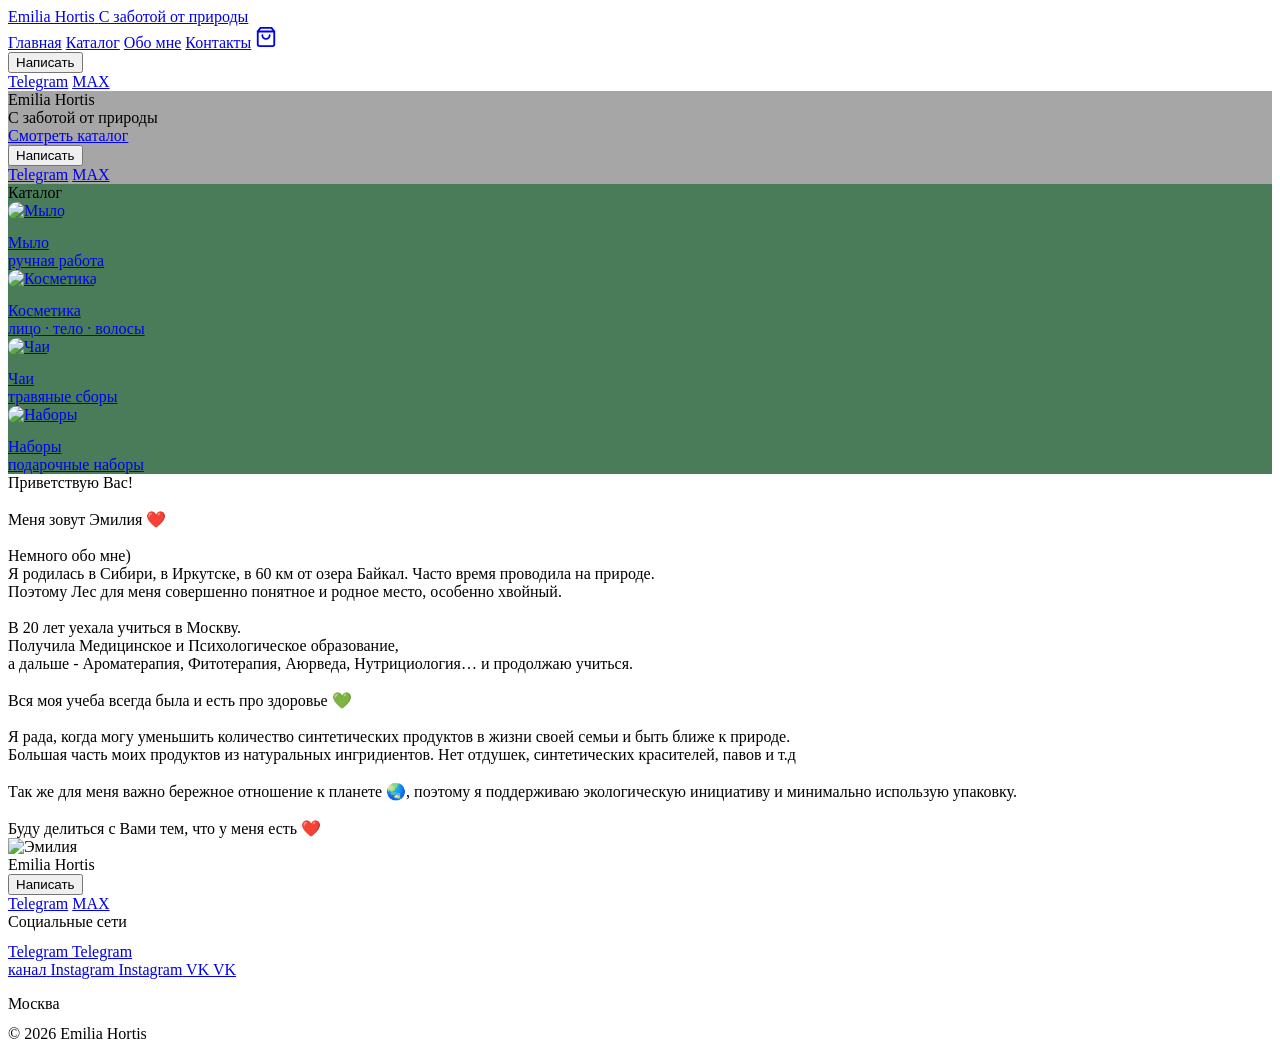
==== index.html @ 22629743 "Переименование бренда: Дами → Emilia Hortis Co-Authored-By: Claude Sonnet 5.5 <noreply@anthropic.com" ====
<!DOCTYPE html>
<html lang="ru">
<head>
  <meta charset="UTF-8">
  <meta name="viewport" content="width=device-width, initial-scale=1.0">
  <meta http-equiv="Cache-Control" content="no-cache, no-store, must-revalidate">
  <meta http-equiv="Pragma" content="no-cache">
  <title>Emilia Hortis — Натуральная косметика</title>
  <link rel="stylesheet" href="style.css?v=54">
</head>
<body>

  <!-- Hero -->
  <section class="hero" id="hero-section">
    <div class="hero-title">Emilia Hortis</div>
    <div class="hero-sub">С заботой от природы</div>
    <div class="hero-btns">
      <a href="#catalog" class="btn-primary">Смотреть каталог</a>
      <div class="contact-menu">
        <button class="btn-outline" onclick="toggleContactMenu(this)">Написать</button>
        <div class="contact-dropdown">
          <a href="https://t.me/EmiliyaT" target="_blank">Telegram</a>
          <a href="https://max.ru/u/f9LHodD0cOJED4Pjd_kQjh36VllBLFJ6e9O1iuunwgQ6yELzlDR-bTbPFfg" target="_blank">MAX</a>
        </div>
      </div>
    </div>
  </section>

  <!-- Categories -->
  <section id="catalog" class="section" style="background: #4a7c59;">
    <div class="section-title">Каталог</div>
    <div class="cat-grid">
      <a href="soap.html" class="cat-card">
        <div id="card-soap-area"><div class="cat-icon">✦</div></div>
        <div class="cat-name">Мыло</div>
        <div class="cat-desc">ручная работа</div>
      </a>
      <a href="cosmetics.html" class="cat-card">
        <img id="card-cosmetics-img" src="images/cosmetics-card.jpg" alt="Косметика" style="width:100%;aspect-ratio:1;object-fit:cover;border-radius:10px;margin-bottom:14px;">
        <div class="cat-name">Косметика</div>
        <div class="cat-desc">лицо · тело · волосы</div>
      </a>
      <a href="teas.html" class="cat-card">
        <img id="card-teas-img" src="images/teas-card.jpg" alt="Чаи" style="width:100%;aspect-ratio:1;object-fit:cover;border-radius:10px;margin-bottom:14px;">
        <div class="cat-name">Чаи</div>
        <div class="cat-desc">травяные сборы</div>
      </a>
      <a href="sets.html" class="cat-card">
        <div id="card-sets-area"><div class="cat-icon">❦</div></div>
        <div class="cat-name">Наборы</div>
        <div class="cat-desc">подарочные наборы</div>
      </a>
    </div>
  </section>

  <!-- About -->
  <section id="about" class="section section-alt about-section">
    <div class="about-inner">
      <div id="about-text" class="about-text"></div>
      <img id="about-img" class="about-img" src="images/about.jpg" alt="Эмилия">
    </div>
  </section>

  <script src="config.js?v=3"></script>
  <script>document.write('<script src="products.js?v=' + Date.now() + '"><\/script>')</script>
  <script src="nav.js?v=7"></script>
  <script src="app.js?v=5"></script>
  <script>
    (function() {
      if (typeof CONFIG === 'undefined') return;
      if (CONFIG.hero && CONFIG.hero.image) {
        var heroEl = document.getElementById('hero-section');
        var isMob = window.innerWidth <= 768;
        var imgSrc = (isMob && CONFIG.hero.imageMobile) ? CONFIG.hero.imageMobile : CONFIG.hero.image;
        heroEl.style.setProperty('background-image', "linear-gradient(rgba(0,0,0,0.35), rgba(0,0,0,0.35)), url('" + imgSrc + "')", 'important');
        heroEl.style.setProperty('background-size', 'cover', 'important');
        heroEl.style.backgroundRepeat = "no-repeat";
        var pos = isMob ? 'center 30%' : 'center 35%';
        heroEl.style.setProperty('background-position', pos, 'important');
      }
      if (CONFIG.about && CONFIG.about.image)
        document.getElementById('about-img').src = CONFIG.about.image;
      if (CONFIG.about && CONFIG.about.text)
        document.getElementById('about-text').innerHTML = CONFIG.about.text.replace(/\n/g, '<br>');
      if (CONFIG.categoryCards) {
        if (CONFIG.categoryCards.soap)
          document.getElementById('card-soap-area').innerHTML =
            '<img src="' + CONFIG.categoryCards.soap + '" alt="Мыло" style="width:100%;aspect-ratio:1;object-fit:cover;border-radius:10px;margin-bottom:14px;">';
        if (CONFIG.categoryCards.cosmetics)
          document.getElementById('card-cosmetics-img').src = CONFIG.categoryCards.cosmetics;
        if (CONFIG.categoryCards.teas)
          document.getElementById('card-teas-img').src = CONFIG.categoryCards.teas;
        if (CONFIG.categoryCards.sets)
          document.getElementById('card-sets-area').innerHTML =
            '<img src="' + CONFIG.categoryCards.sets + '" alt="Наборы" style="width:100%;aspect-ratio:1;object-fit:cover;border-radius:10px;margin-bottom:14px;">';
      }
    })();

    // Scroll to hash with exact header offset
    function scrollToHash(hash) {
      const el = document.querySelector(hash);
      if (!el) return;
      const header = document.querySelector('header');
      const offset = header ? header.getBoundingClientRect().height : 0;
      const top = el.getBoundingClientRect().top + window.scrollY - offset - 20;
      window.scrollTo({ top, behavior: 'smooth' });
    }
    // On load if hash present
    if (location.hash) {
      setTimeout(() => scrollToHash(location.hash), 350);
    }
    // Intercept all anchor clicks on this page
    document.addEventListener('click', function(e) {
      const a = e.target.closest('a[href^="#"]');
      if (!a) return;
      e.preventDefault();
      const hash = a.getAttribute('href');
      history.pushState(null, '', hash);
      scrollToHash(hash);
    });
  </script>
</body>
</html>
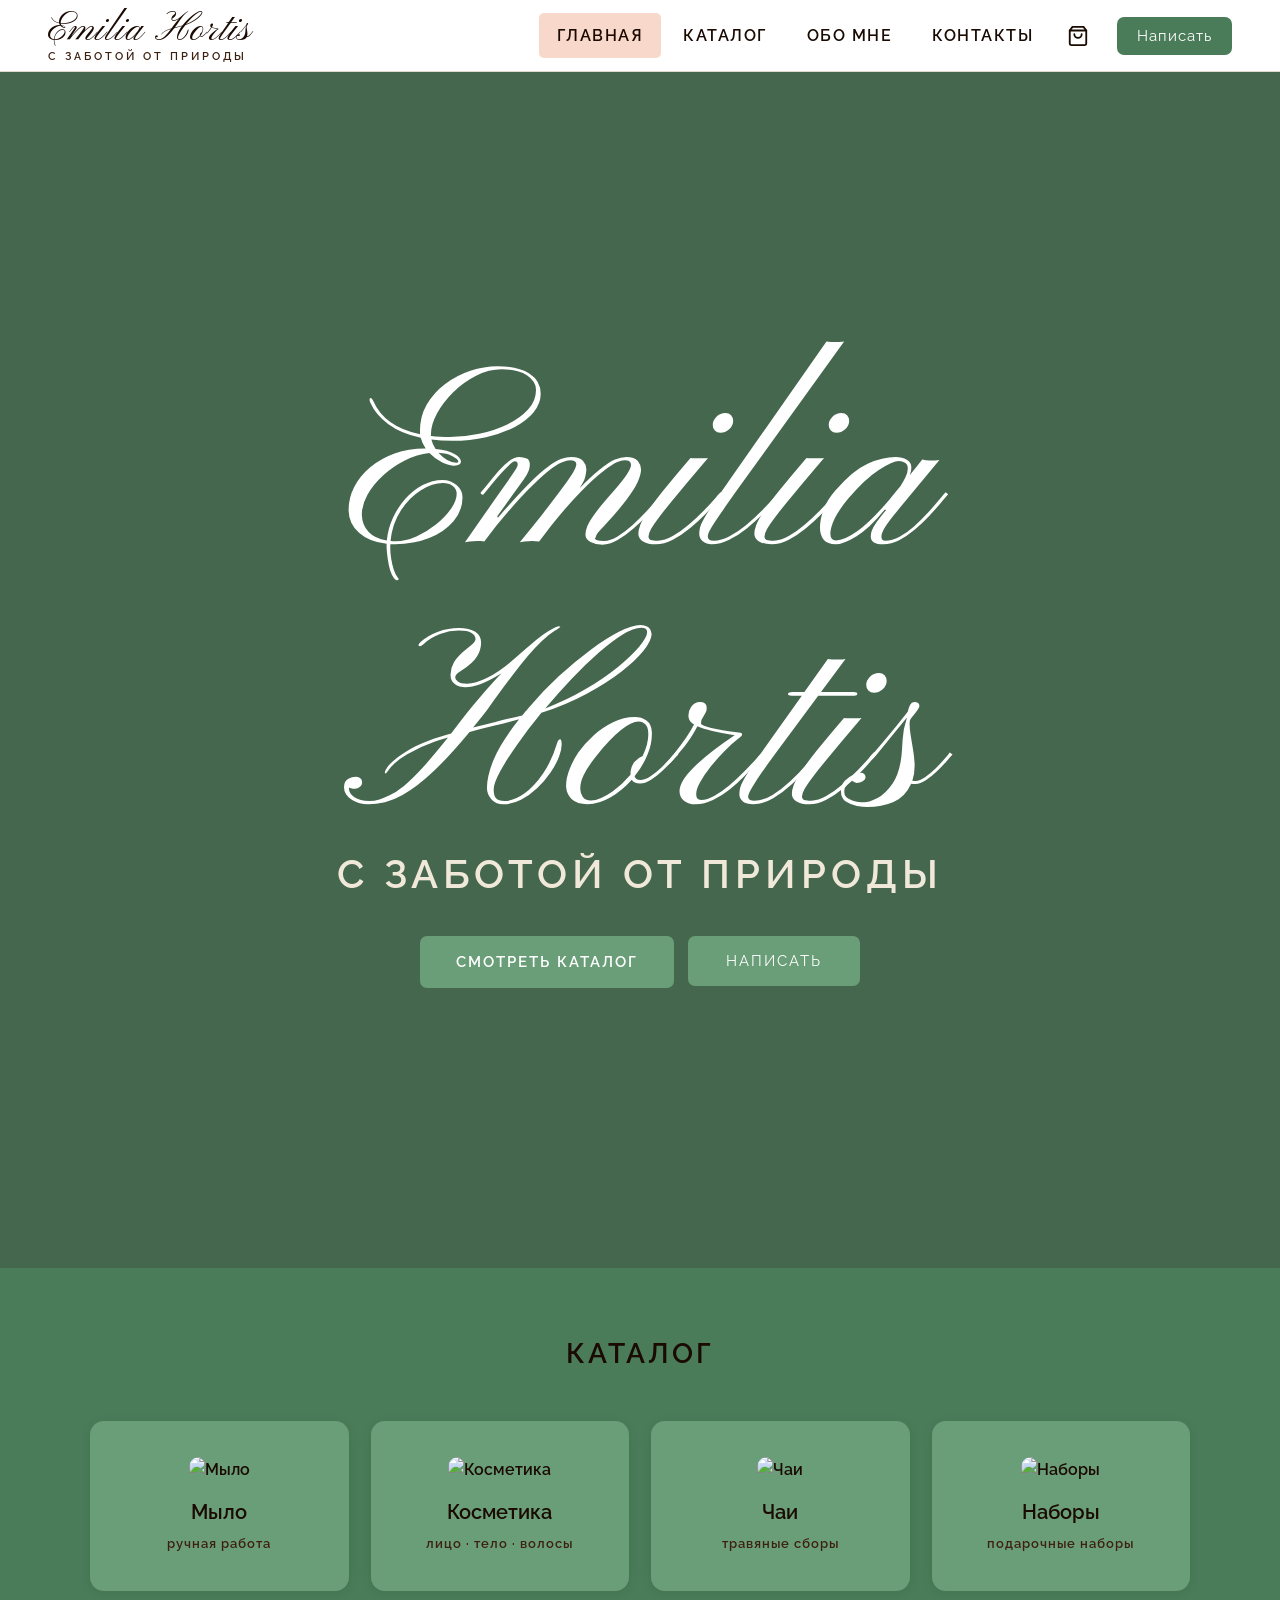
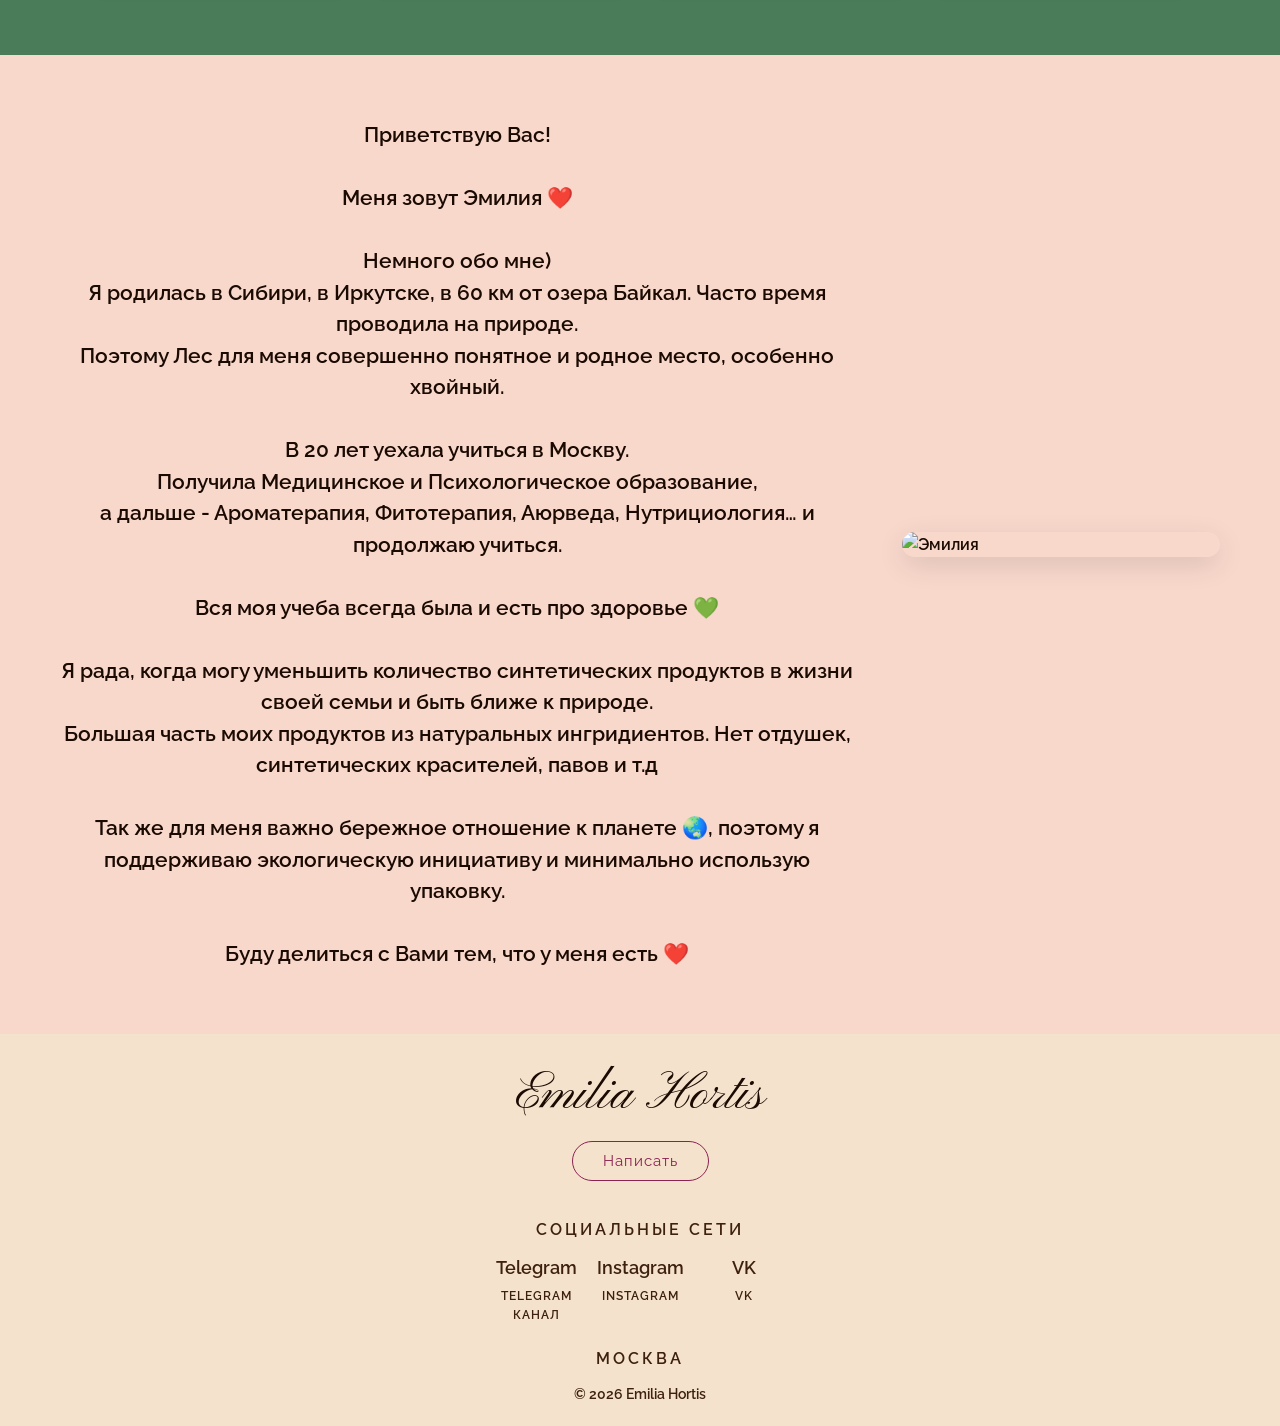
==== commit 1a29daad: "Шрифт Pinyon Script для названия Emilia Hortis (логотип, hero, футер), CSS v55 Co-Authored-By: Claud" ====
--- a/index.html
+++ b/index.html
@@ -6,7 +6,7 @@
   <meta http-equiv="Cache-Control" content="no-cache, no-store, must-revalidate">
   <meta http-equiv="Pragma" content="no-cache">
   <title>Emilia Hortis — Натуральная косметика</title>
-  <link rel="stylesheet" href="style.css?v=54">
+  <link rel="stylesheet" href="style.css?v=55">
 </head>
 <body>
 
--- a/style.css
+++ b/style.css
@@ -0,0 +1,623 @@
+@import url('https://fonts.googleapis.com/css2?family=Marck+Script&family=Pinyon+Script&family=Raleway:wght@400;500;600;700&display=swap');
+
+*, *::before, *::after { margin: 0; padding: 0; box-sizing: border-box; }
+
+html { scroll-padding-top: 72px; }
+
+:root {
+  --cream:   #faf7f2;
+  --cream2:  #f2ece2;
+  --green:   #4a7c59;
+  --green2:  #3a6347;
+  --brown:   #2a1a0e;
+  --text:    #1a0a02;
+  --muted:   #3d2010;
+  --border:  #e0d8cc;
+  --white:   #ffffff;
+  --shadow:  0 2px 12px rgba(0,0,0,0.07);
+  --shadow2: 0 8px 28px rgba(0,0,0,0.11);
+}
+
+body {
+  font-family: 'Raleway', sans-serif;
+  background: #6a9e78;
+  color: var(--text);
+  line-height: 1.6;
+  font-weight: 600;
+}
+
+a { text-decoration: none; color: inherit; }
+
+/* ─── HEADER ─── */
+header {
+  background: var(--white);
+  border-bottom: 1px solid var(--border);
+  padding: 0 48px;
+  position: sticky;
+  top: 0;
+  z-index: 100;
+  display: flex;
+  align-items: center;
+  justify-content: space-between;
+  height: 72px;
+}
+
+.logo { display: flex; flex-direction: column; line-height: 1; }
+.logo-title {
+  font-family: 'Pinyon Script', 'Marck Script', cursive;
+  font-size: 40px;
+  color: var(--text);
+  letter-spacing: 1px;
+  font-weight: 400;
+}
+.logo-sub {
+  font-family: 'Raleway', sans-serif;
+  font-size: 11px;
+  letter-spacing: 3px;
+  color: var(--muted);
+  text-transform: uppercase;
+  margin-top: 1px;
+}
+
+.main-nav { display: flex; align-items: center; gap: 4px; }
+
+.nav-link {
+  display: block;
+  padding: 10px 18px;
+  font-family: 'Raleway', sans-serif;
+  font-size: 16px;
+  letter-spacing: 1.5px;
+  color: var(--text);
+  text-transform: uppercase;
+  border-radius: 5px;
+  transition: background 0.18s, color 0.18s;
+  cursor: pointer;
+  white-space: nowrap;
+}
+.nav-link:hover, .nav-link.active {
+  background: #f9d8cc;
+  color: var(--text);
+}
+
+.nav-cart {
+  position: relative;
+  display: flex;
+  align-items: center;
+  padding: 8px 12px;
+  color: var(--text);
+  border-radius: 5px;
+  transition: background 0.18s;
+}
+.nav-cart:hover { background: #f9d8cc; }
+.nav-cart.active { background: #f9d8cc; }
+.cart-badge {
+  position: absolute;
+  top: 2px;
+  right: 2px;
+  background: var(--green);
+  color: #fff;
+  border-radius: 50%;
+  width: 17px;
+  height: 17px;
+  font-size: 10px;
+  font-weight: 700;
+  align-items: center;
+  justify-content: center;
+}
+
+.nav-contact-btn {
+  background: none;
+  border: none;
+  font-family: inherit;
+  font-size: inherit;
+  font-weight: inherit;
+  letter-spacing: inherit;
+  color: inherit;
+  cursor: pointer;
+}
+
+.btn-tg {
+  margin-left: 12px;
+  padding: 10px 20px;
+  background: #4a7c59;
+  color: var(--white);
+  border: none;
+  cursor: pointer;
+  border-radius: 7px;
+  font-family: 'Raleway', sans-serif;
+  font-size: 15px;
+  letter-spacing: 1px;
+  transition: background 0.18s;
+  white-space: nowrap;
+}
+.btn-tg:hover { background: var(--green2); }
+
+/* Telegram/MAX choice dropdown под кнопкой «Написать»/«Заказать» */
+.contact-menu { position: relative; }
+.contact-dropdown {
+  display: none;
+  position: absolute;
+  top: calc(100% + 6px);
+  left: 0;
+  background: var(--white);
+  border: 1px solid var(--border);
+  border-radius: 10px;
+  box-shadow: var(--shadow2);
+  min-width: 160px;
+  padding: 6px;
+  z-index: 200;
+}
+.contact-dropdown.open { display: block; }
+.contact-dropdown a {
+  display: block;
+  padding: 9px 14px;
+  border-radius: 6px;
+  font-family: 'Raleway', sans-serif;
+  font-size: 14px;
+  color: var(--text);
+  text-align: left;
+  transition: background 0.15s;
+}
+.contact-dropdown a:hover { background: var(--cream); }
+
+/* ─── HERO ─── */
+.hero {
+  background-image: linear-gradient(rgba(0,0,0,0.35), rgba(0,0,0,0.35)),
+                    url('images/hero3.jpg');
+  background-size: cover;
+  background-repeat: no-repeat;
+  background-position: center 35%;
+  min-height: 100vh;
+  padding: 100px 48px;
+  text-align: center;
+  display: flex;
+  flex-direction: column;
+  align-items: center;
+  justify-content: flex-end;
+  padding-bottom: 280px;
+}
+.hero-title {
+  font-family: 'Pinyon Script', 'Marck Script', cursive;
+  font-size: 260px;
+  color: #ffffff;
+  line-height: 1;
+  margin-top: 180px;
+  margin-bottom: -30px;
+  font-weight: 400;
+}
+.hero-sub {
+  font-family: 'Raleway', sans-serif;
+  font-size: 40px;
+  letter-spacing: 5px;
+  color: #f0e8d8;
+  text-transform: uppercase;
+  margin-bottom: 30px;
+}
+.hero-btns { display: flex; gap: 14px; justify-content: center; flex-wrap: wrap; }
+.btn-primary {
+  padding: 14px 36px;
+  background: #6a9e78;
+  color: var(--white);
+  border-radius: 7px;
+  font-family: 'Raleway', sans-serif;
+  font-size: 15px;
+  letter-spacing: 2px;
+  text-transform: uppercase;
+  transition: background 0.18s;
+}
+.btn-primary:hover { background: #4a7c59; }
+.btn-outline {
+  padding: 14px 36px;
+  background: #6a9e78;
+  color: #ffffff;
+  border: 2px solid #6a9e78;
+  cursor: pointer;
+  border-radius: 7px;
+  font-family: 'Raleway', sans-serif;
+  font-size: 15px;
+  letter-spacing: 2px;
+  text-transform: uppercase;
+  transition: background 0.18s, color 0.18s;
+}
+.btn-outline:hover { background: #4a7c59; color: var(--white); border-color: #4a7c59; }
+
+/* ─── SECTION ─── */
+.section { padding: 64px 48px; }
+.section-alt { background: var(--white); }
+
+.section-title {
+  font-family: 'Raleway', sans-serif;
+  font-size: 28px;
+  font-style: normal;
+  letter-spacing: 3px;
+  color: var(--text);
+  text-align: center;
+  margin-bottom: 44px;
+  text-transform: uppercase;
+}
+
+/* ─── CATEGORY CARDS (main page) ─── */
+.cat-grid {
+  display: grid;
+  grid-template-columns: repeat(4, 1fr);
+  gap: 22px;
+  max-width: 1100px;
+  margin: 0 auto;
+}
+.cat-card {
+  background: #6a9e78;
+  border-radius: 14px;
+  padding: 36px 20px;
+  text-align: center;
+  box-shadow: var(--shadow);
+  transition: transform 0.2s, box-shadow 0.2s;
+  cursor: pointer;
+  display: block;
+}
+.cat-card:hover { transform: translateY(-5px); box-shadow: var(--shadow2); }
+.cat-icon { font-size: 42px; margin-bottom: 14px; font-family: 'Raleway', serif; color: var(--green); }
+.cat-icon-tea { filter: brightness(0) invert(1) sepia(1) saturate(5) hue-rotate(100deg) brightness(0.45); }
+.cat-name {
+  font-family: 'Raleway', sans-serif;
+  font-size: 20px;
+  font-style: normal;
+  color: var(--text);
+  margin-bottom: 6px;
+}
+.cat-desc { font-size: 13px; color: var(--muted); letter-spacing: 1px; }
+
+/* ─── PRODUCT GRID ─── */
+.products-grid {
+  display: grid;
+  grid-template-columns: repeat(auto-fill, minmax(220px, 1fr));
+  gap: 24px;
+  max-width: 1100px;
+  margin: 0 auto;
+}
+
+.product-card {
+  background: var(--white);
+  border-radius: 12px;
+  box-shadow: var(--shadow);
+  transition: transform 0.2s, box-shadow 0.2s;
+  display: flex;
+  flex-direction: column;
+}
+.product-card:hover { transform: translateY(-4px); box-shadow: var(--shadow2); }
+
+.product-img {
+  width: 100%;
+  aspect-ratio: 1;
+  object-fit: cover;
+  background: linear-gradient(135deg, #dff0e6, #ede5d5);
+  display: block;
+  border-radius: 12px 12px 0 0;
+}
+.product-img-placeholder {
+  width: 100%;
+  aspect-ratio: 1;
+  background: linear-gradient(135deg, #dff0e6, #ede5d5);
+  display: flex;
+  align-items: center;
+  justify-content: center;
+  border-radius: 12px 12px 0 0;
+}
+.leaf-placeholder-icon { width: 42%; height: 42%; color: var(--green); }
+
+.product-info { padding: 16px; display: flex; flex-direction: column; flex: 1; }
+.product-name {
+  font-family: 'Raleway', sans-serif;
+  font-size: 17px;
+  font-weight: 600;
+  color: var(--text);
+  margin-bottom: 4px;
+}
+.product-cat-label {
+  font-size: 12px;
+  font-weight: 400;
+  color: var(--muted);
+  letter-spacing: 0.3px;
+  margin-bottom: 4px;
+}
+.product-skin {
+  font-size: 12px;
+  font-weight: 400;
+  color: var(--muted);
+  letter-spacing: 0.3px;
+  margin-bottom: 6px;
+}
+.product-desc {
+  font-size: 13px;
+  color: #1a0a02;
+  line-height: 1.5;
+  margin-bottom: 12px;
+  flex: 1;
+}
+.product-meta {
+  display: flex;
+  justify-content: space-between;
+  align-items: center;
+  margin-bottom: 12px;
+}
+.product-weight { font-size: 12px; color: var(--text); }
+.product-price { font-size: 16px; font-weight: 700; color: var(--text); }
+.product-btn {
+  width: 100%;
+  padding: 9px;
+  background: var(--green);
+  color: var(--white);
+  border: none;
+  border-radius: 7px;
+  font-family: 'Raleway', sans-serif;
+  font-size: 14px;
+  letter-spacing: 0.5px;
+  cursor: pointer;
+  transition: background 0.18s;
+}
+.product-btn:hover { background: var(--green2); }
+.btn-add-cart {
+  display: block;
+  width: 100%;
+  padding: 8px 0;
+  background: none;
+  border: 1.5px solid var(--green);
+  border-radius: 8px;
+  color: var(--green);
+  font-family: 'Raleway', sans-serif;
+  font-size: 13px;
+  letter-spacing: 0.5px;
+  cursor: pointer;
+  transition: background 0.18s, color 0.18s;
+}
+.btn-add-cart:hover { background: var(--green); color: #fff; }
+.btn-add-cart:disabled { background: var(--green); color: #fff; opacity: 0.8; cursor: default; }
+.card-qty-ctrl { display: flex; flex-direction: column; align-items: center; gap: 4px; }
+.card-in-cart-label { font-size: 11px; color: var(--green); letter-spacing: 0.3px; font-weight: 600; }
+.card-qty-row { display: flex; align-items: center; gap: 8px; }
+.qty-btn {
+  width: 28px;
+  height: 28px;
+  border: 1.5px solid var(--green);
+  border-radius: 50%;
+  background: none;
+  color: var(--green);
+  font-size: 17px;
+  line-height: 1;
+  cursor: pointer;
+  display: flex;
+  align-items: center;
+  justify-content: center;
+  transition: background 0.18s, color 0.18s;
+}
+.qty-btn:hover { background: var(--green); color: #fff; }
+.qty-val { font-size: 16px; font-weight: 600; min-width: 22px; text-align: center; color: var(--text); }
+.btn-cart-send { background: none; border: 1.5px solid var(--green); color: var(--green); }
+.btn-cart-send:hover { background: var(--green); color: #fff; }
+
+/* ─── FILTER TABS (cosmetics page) ─── */
+.filter-bar {
+  display: flex;
+  gap: 8px;
+  justify-content: center;
+  flex-wrap: wrap;
+  margin-bottom: 16px;
+}
+.filter-tab {
+  padding: 9px 22px;
+  border-radius: 30px;
+  border: 1px solid var(--border);
+  background: var(--white);
+  font-family: 'Raleway', sans-serif;
+  font-size: 15px;
+  letter-spacing: 1px;
+  color: var(--text);
+  cursor: pointer;
+  transition: background 0.18s, color 0.18s, border-color 0.18s;
+}
+.filter-tab:hover { border-color: var(--text); color: var(--text); }
+.filter-tab.active {
+  background: var(--green);
+  color: var(--white);
+  border-color: var(--green);
+}
+
+.sub-filter-bar {
+  display: none;
+  gap: 8px;
+  justify-content: center;
+  flex-wrap: wrap;
+  margin-bottom: 36px;
+}
+.sub-filter-bar.visible { display: flex; }
+.sub-filter-tab {
+  padding: 6px 16px;
+  border-radius: 20px;
+  border: 1px solid var(--border);
+  background: var(--white);
+  font-family: 'Raleway', sans-serif;
+  font-size: 13px;
+  letter-spacing: 1px;
+  color: var(--muted);
+  cursor: pointer;
+  transition: background 0.18s, color 0.18s;
+}
+.sub-filter-tab:hover { color: var(--text); border-color: var(--text); }
+.sub-filter-tab.active { background: var(--cream2); color: var(--text); border-color: var(--text); }
+
+/* ─── PAGE HERO (inner pages) ─── */
+.page-hero {
+  background: #f5e2cc;
+  padding: 50px 48px;
+  text-align: center;
+  position: relative;
+}
+.page-hero-back {
+  position: absolute;
+  top: 18px;
+  left: 24px;
+  font-size: 14px;
+  letter-spacing: 0.5px;
+  color: var(--muted);
+  display: inline-flex;
+  align-items: center;
+  gap: 5px;
+  transition: color 0.18s;
+}
+.page-hero-back:hover { color: var(--text); }
+.page-hero-title {
+  font-family: 'Marck Script', cursive;
+  font-size: 52px;
+  font-weight: 400;
+  font-style: normal;
+  letter-spacing: 5px;
+  color: var(--text);
+  text-transform: uppercase;
+  margin-bottom: 8px;
+}
+.page-hero-sub {
+  font-size: 14px;
+  letter-spacing: 2px;
+  color: var(--muted);
+}
+
+/* ─── EMPTY STATE ─── */
+.empty-state {
+  text-align: center;
+  padding: 80px 20px;
+  color: var(--muted);
+  font-size: 16px;
+  font-style: normal;
+  grid-column: 1 / -1;
+}
+
+/* ─── FOOTER ─── */
+footer {
+  background: #f5e2cc;
+  color: var(--text);
+  text-align: center;
+  padding: 20px 48px;
+}
+.footer-logo {
+  font-family: 'Pinyon Script', 'Marck Script', cursive;
+  font-size: 52px;
+  color: var(--text);
+  margin-bottom: 4px;
+  font-weight: 400;
+}
+.footer-sub {
+  font-size: 16px;
+  letter-spacing: 3px;
+  text-transform: uppercase;
+  color: var(--muted);
+  margin-bottom: 36px;
+}
+.footer-cta-wrap { display: inline-block; margin-bottom: 36px; }
+.footer-cta {
+  padding: 10px 30px;
+  border: 1.5px solid #8b2252;
+  border-radius: 30px;
+  background: none;
+  font-family: 'Raleway', sans-serif;
+  font-size: 15px;
+  letter-spacing: 1px;
+  color: #8b2252;
+  cursor: pointer;
+  transition: background 0.18s, color 0.18s;
+}
+.footer-cta:hover { background: #8b2252; color: var(--white); }
+.footer-links { display: flex; align-items: flex-start; gap: 24px; justify-content: center; flex-wrap: wrap; margin-bottom: 20px; }
+.footer-links a, .footer-links button {
+  font-size: 18px;
+  color: var(--muted);
+  background: none;
+  border: none;
+  padding: 0;
+  font-family: inherit;
+  cursor: pointer;
+  transition: color 0.18s;
+}
+.footer-links a:hover, .footer-links button:hover { color: var(--text); }
+.footer-icon { display: flex; flex-direction: column; align-items: center; gap: 4px; width: 80px; }
+.footer-icon img { width: 28px; height: 28px; transition: opacity 0.18s; }
+.footer-icon:hover img { opacity: 0.7; }
+.footer-icon span {
+  font-family: 'Raleway', sans-serif;
+  font-size: 12px;
+  letter-spacing: 1px;
+  text-transform: uppercase;
+  color: var(--muted);
+  text-align: center;
+}
+.footer-copy { font-size: 14px; color: var(--muted); }
+
+/* ─── ABOUT ─── */
+.about-section { background: #f9d8cc; padding: 64px 0; }
+.about-inner {
+  width: 100%;
+  display: flex;
+  flex-direction: row;
+  align-items: center;
+  gap: 48px;
+  padding: 0 60px;
+}
+.about-text {
+  width: 100%;
+  font-size: 21px;
+  line-height: 1.5;
+  color: var(--text);
+  text-align: center;
+}
+.about-img {
+  width: 40%;
+  height: auto;
+  object-fit: cover;
+  border-radius: 20px;
+  box-shadow: 0 8px 28px rgba(0,0,0,0.12);
+}
+
+/* ─── RESPONSIVE ─── */
+@media (max-width: 768px) {
+  header { padding: 0 20px; height: auto; flex-wrap: wrap; gap: 10px; padding: 12px 20px; }
+  .main-nav { flex-wrap: wrap; gap: 2px; }
+  .nav-link { font-size: 11px; padding: 6px 10px; letter-spacing: 1px; }
+  .btn-tg { font-size: 12px; padding: 7px 13px; margin-left: 6px; }
+  .btn-primary { font-size: 12px; padding: 10px 22px; letter-spacing: 1px; }
+  .btn-outline { font-size: 12px; padding: 10px 22px; letter-spacing: 1px; }
+  html { scroll-padding-top: 140px; }
+  .hero { padding: 60px 20px; padding-bottom: 360px; background-image: linear-gradient(rgba(0,0,0,0.35), rgba(0,0,0,0.35)), url('images/hero-mobile.jpg') !important; background-size: cover !important; background-position: center 30% !important; min-height: 115vh; }
+  .hero-btns { flex-direction: column; align-items: center; }
+  .footer-links { flex-direction: row; flex-wrap: nowrap; gap: 16px; justify-content: center; }
+  .hero-title { font-size: 100px; margin-top: 40px; margin-bottom: 6px; }
+  .hero-sub { font-size: 17px; letter-spacing: 2px; margin-bottom: 20px; }
+  .section { padding: 48px 20px; }
+  .cat-grid { grid-template-columns: repeat(2, 1fr); }
+  .products-grid { grid-template-columns: repeat(2, 1fr); gap: 14px; }
+  .cat-card { padding: 12px 8px; border-radius: 10px; }
+  .cat-icon { font-size: 22px; margin-bottom: 6px; }
+  .cat-name { font-size: 18px; }
+  .cat-desc { font-size: 13px; }
+  .product-info { padding: 8px; }
+  .product-name { font-size: 12px; }
+  .product-cat-label { font-size: 10px; }
+  .product-skin { font-size: 10px; }
+  .product-desc { font-size: 11px; margin-bottom: 8px; }
+  .product-weight { font-size: 11px; }
+  .btn-add-cart { font-size: 11px; padding: 7px 10px; }
+  .card-in-cart-label { font-size: 10px; }
+  .qty-val { font-size: 13px; }
+  .qty-btn { width: 24px; height: 24px; font-size: 16px; }
+  .about-section { padding: 48px 0 4px; }
+  .about-inner { padding: 0 12px; flex-direction: column; gap: 16px; }
+  .about-img { width: 75%; }
+  .about-text { font-size: 17px; text-align: center; }
+  .page-hero { padding: 36px 20px; }
+  .page-hero-title { font-size: 26px; letter-spacing: 2px; }
+}
+
+@media (max-width: 480px) {
+  .hero-title { font-size: 80px; margin-top: 20px; margin-bottom: 6px; }
+  .hero-sub { font-size: 15px; letter-spacing: 1.5px; margin-bottom: 20px; }
+  .cat-grid { grid-template-columns: repeat(2, 1fr); }
+  .products-grid { grid-template-columns: repeat(2, 1fr); gap: 10px; }
+  .product-info { padding: 6px; }
+}
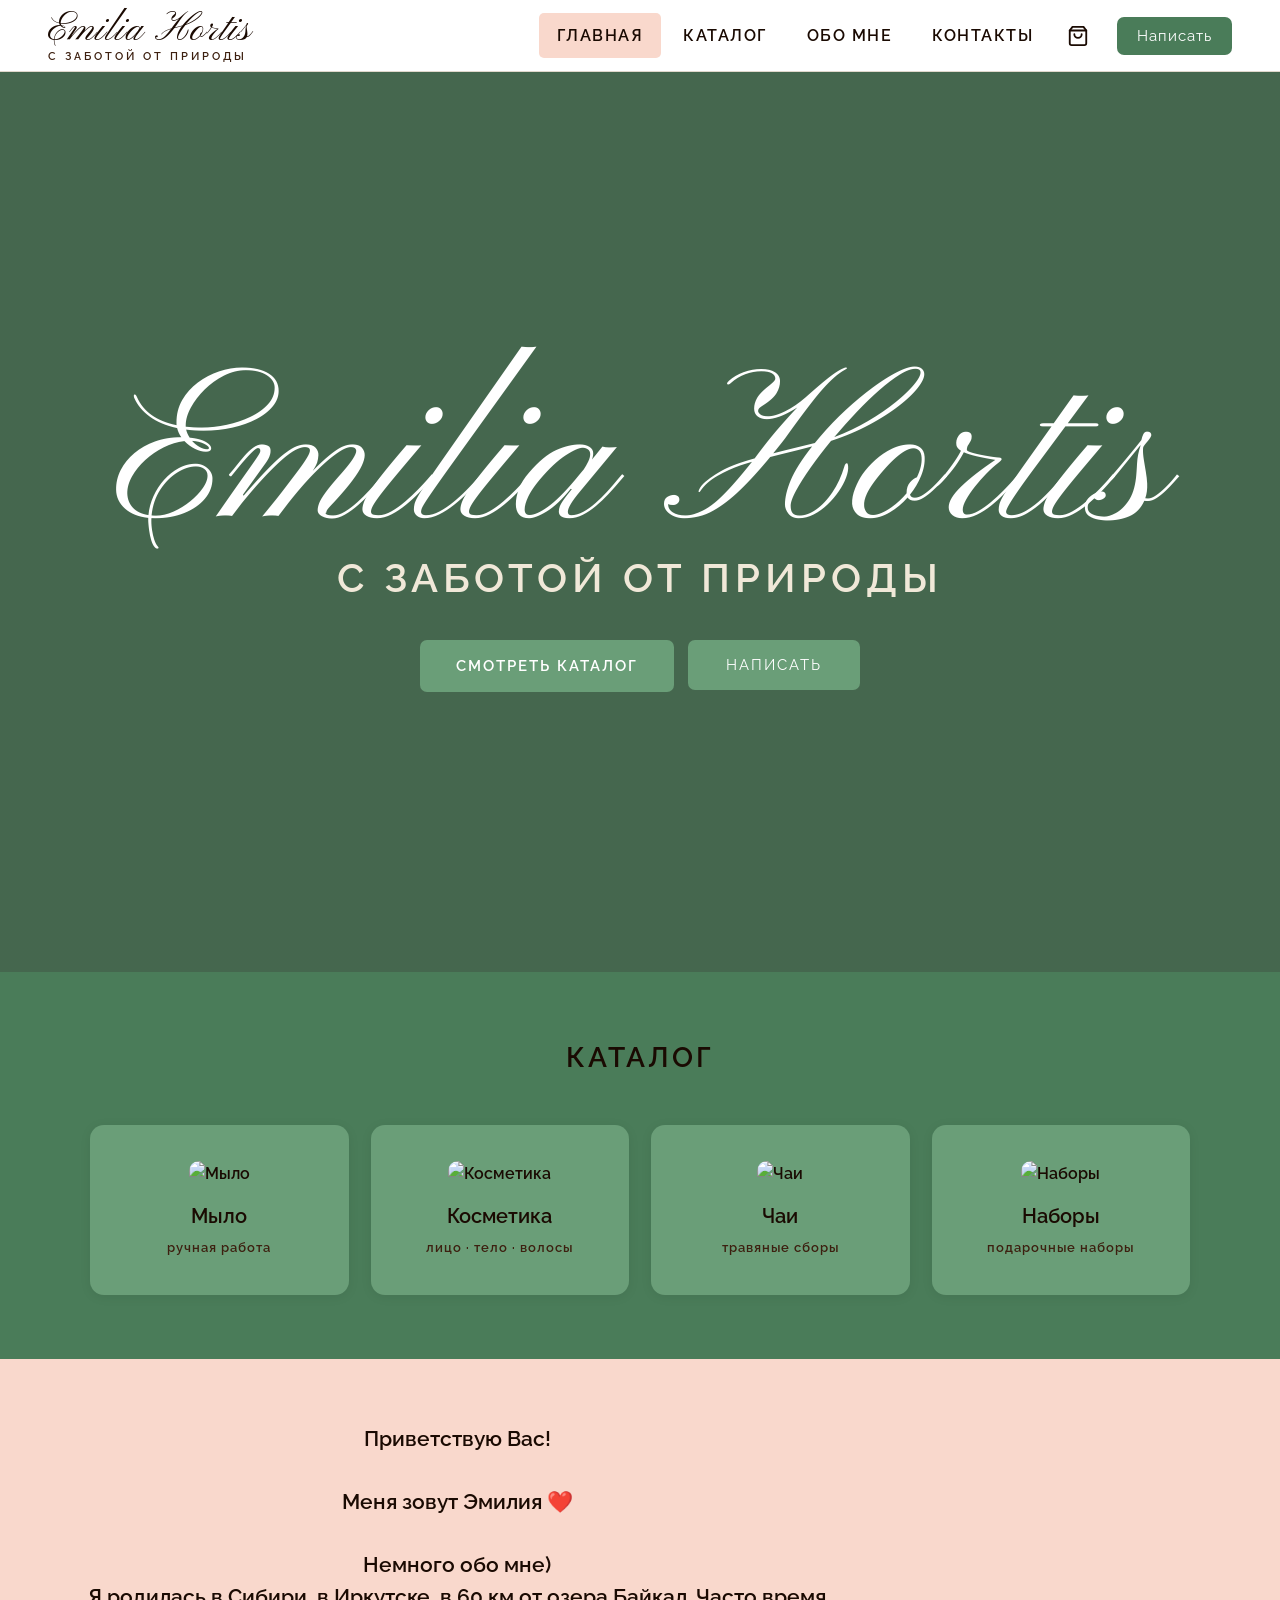
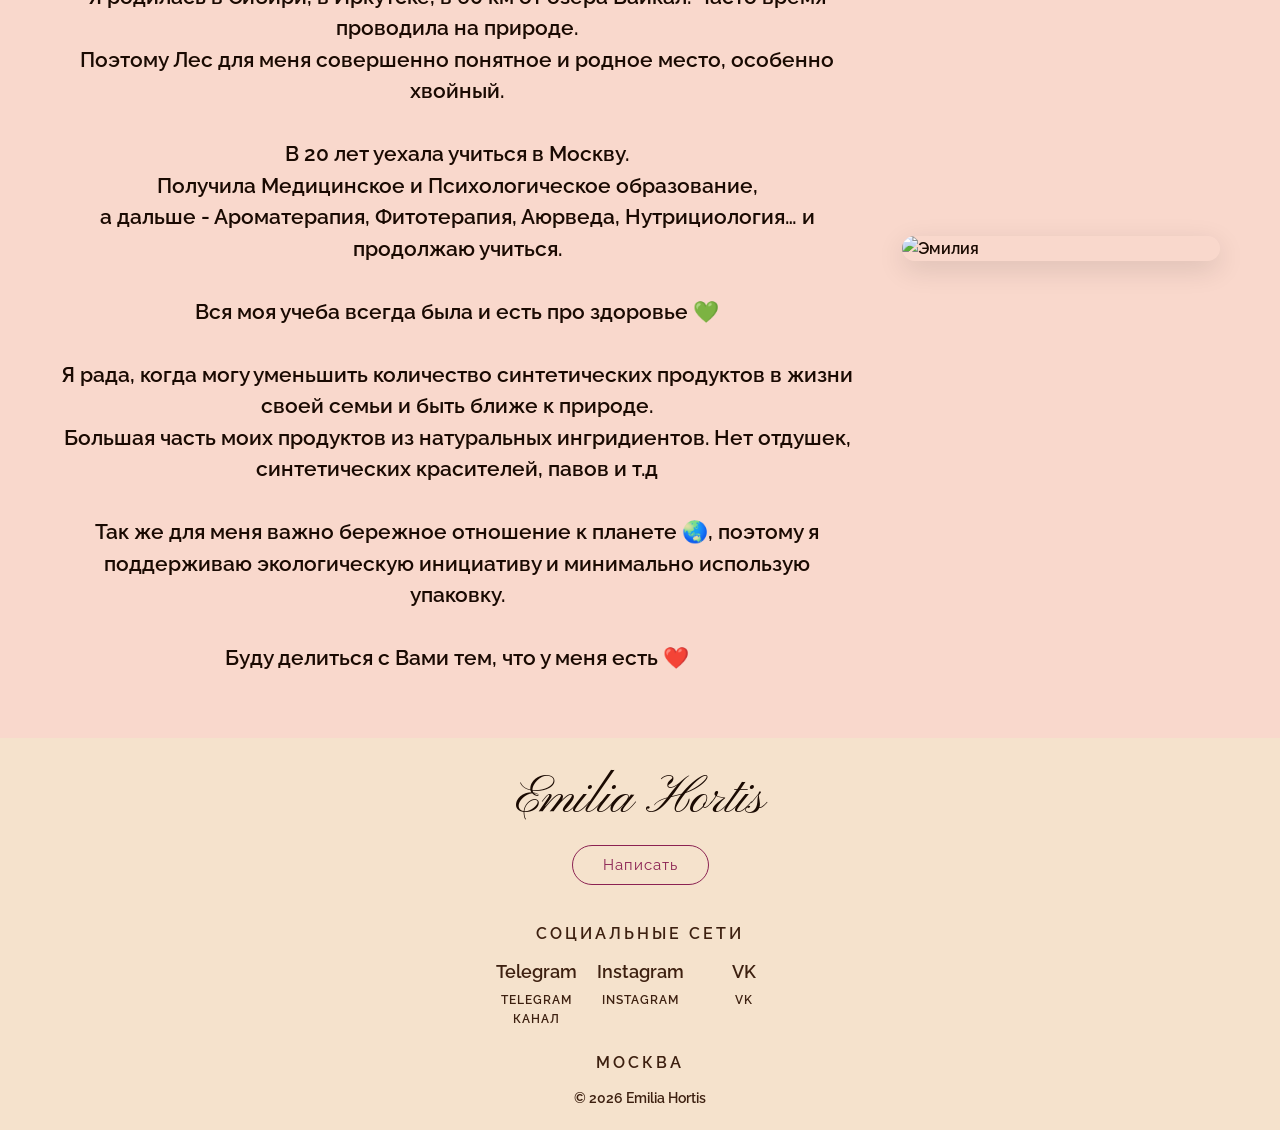
==== commit 86f0f6e2: "Уменьшен заголовок hero, CSS v56 Co-Authored-By: Claude Sonnet 5.5 <noreply@anthropic.com>" ====
--- a/index.html
+++ b/index.html
@@ -6,7 +6,7 @@
   <meta http-equiv="Cache-Control" content="no-cache, no-store, must-revalidate">
   <meta http-equiv="Pragma" content="no-cache">
   <title>Emilia Hortis — Натуральная косметика</title>
-  <link rel="stylesheet" href="style.css?v=55">
+  <link rel="stylesheet" href="style.css?v=56">
 </head>
 <body>
 
--- a/style.css
+++ b/style.css
@@ -178,7 +178,7 @@
 }
 .hero-title {
   font-family: 'Pinyon Script', 'Marck Script', cursive;
-  font-size: 260px;
+  font-size: 220px;
   color: #ffffff;
   line-height: 1;
   margin-top: 180px;
@@ -587,7 +587,7 @@
   .hero { padding: 60px 20px; padding-bottom: 360px; background-image: linear-gradient(rgba(0,0,0,0.35), rgba(0,0,0,0.35)), url('images/hero-mobile.jpg') !important; background-size: cover !important; background-position: center 30% !important; min-height: 115vh; }
   .hero-btns { flex-direction: column; align-items: center; }
   .footer-links { flex-direction: row; flex-wrap: nowrap; gap: 16px; justify-content: center; }
-  .hero-title { font-size: 100px; margin-top: 40px; margin-bottom: 6px; }
+  .hero-title { font-size: 86px; margin-top: 40px; margin-bottom: 6px; }
   .hero-sub { font-size: 17px; letter-spacing: 2px; margin-bottom: 20px; }
   .section { padding: 48px 20px; }
   .cat-grid { grid-template-columns: repeat(2, 1fr); }
@@ -615,7 +615,7 @@
 }
 
 @media (max-width: 480px) {
-  .hero-title { font-size: 80px; margin-top: 20px; margin-bottom: 6px; }
+  .hero-title { font-size: 68px; margin-top: 20px; margin-bottom: 6px; }
   .hero-sub { font-size: 15px; letter-spacing: 1.5px; margin-bottom: 20px; }
   .cat-grid { grid-template-columns: repeat(2, 1fr); }
   .products-grid { grid-template-columns: repeat(2, 1fr); gap: 10px; }
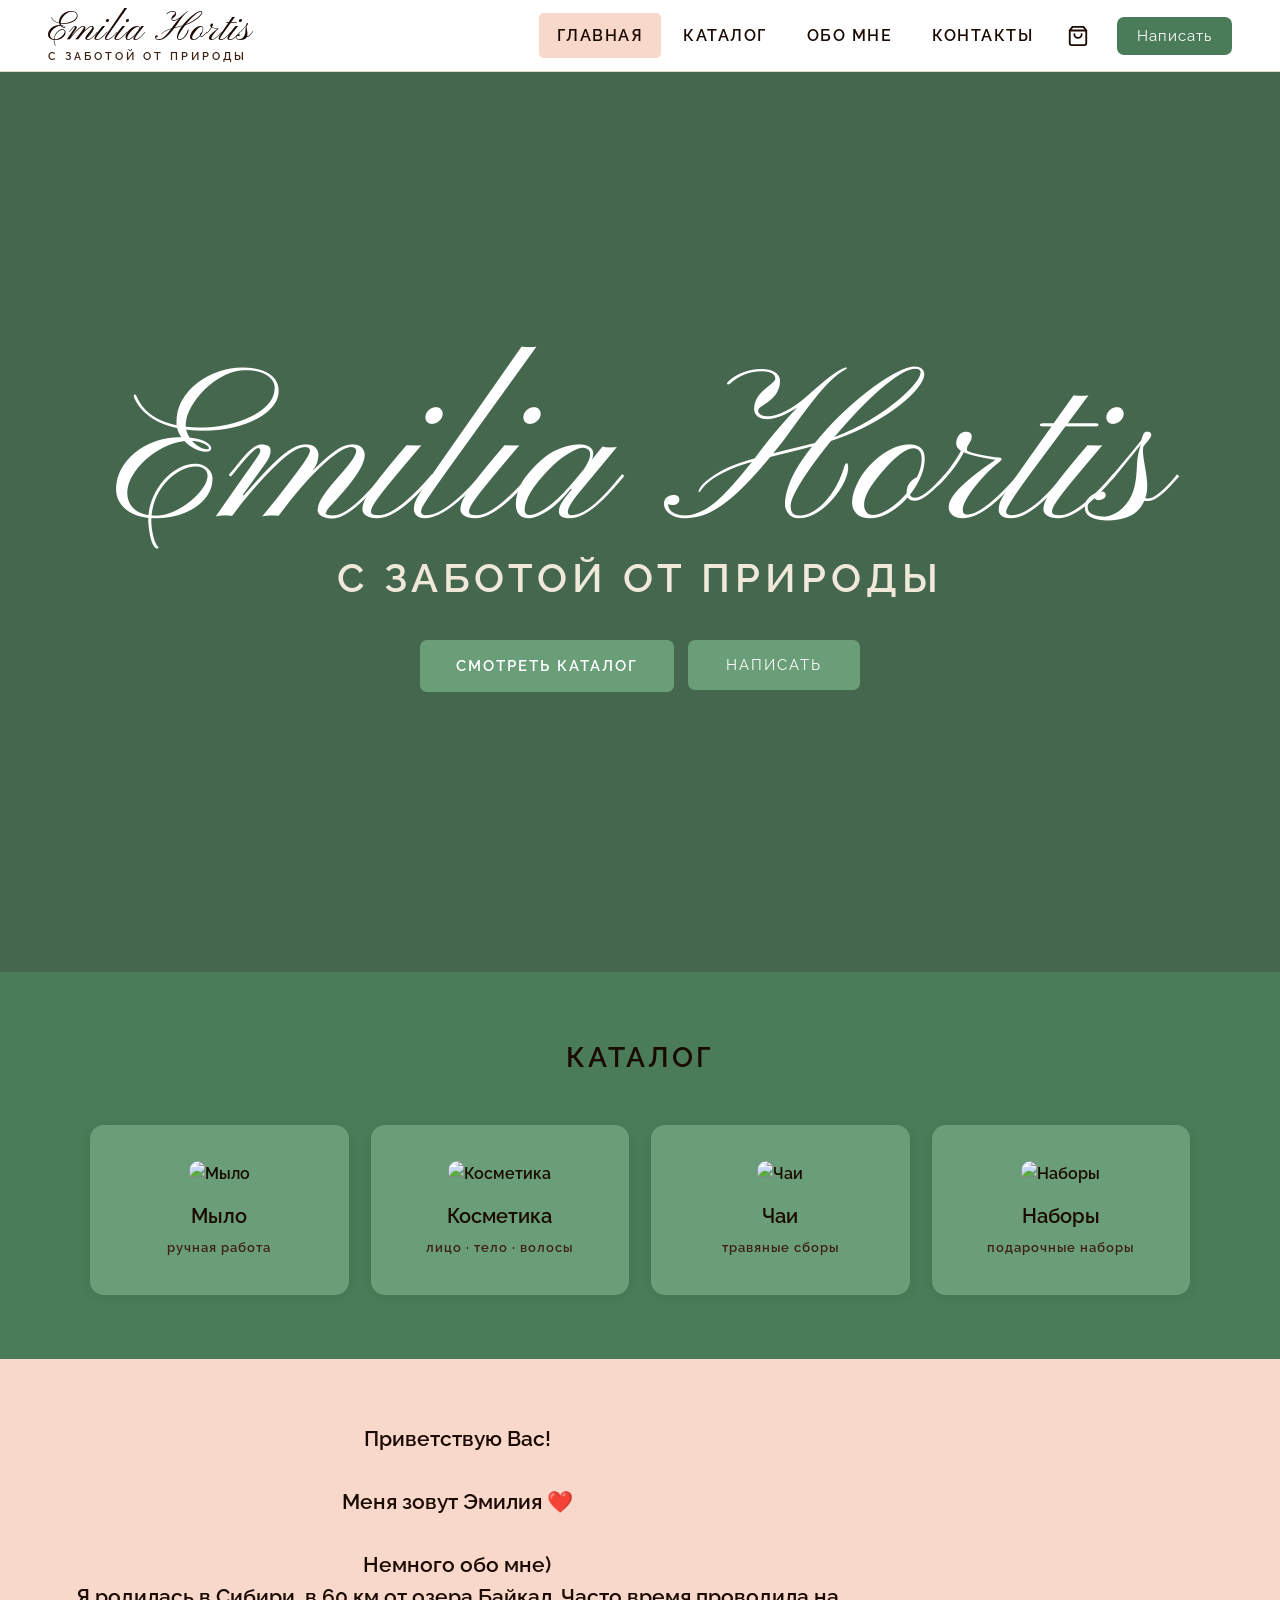
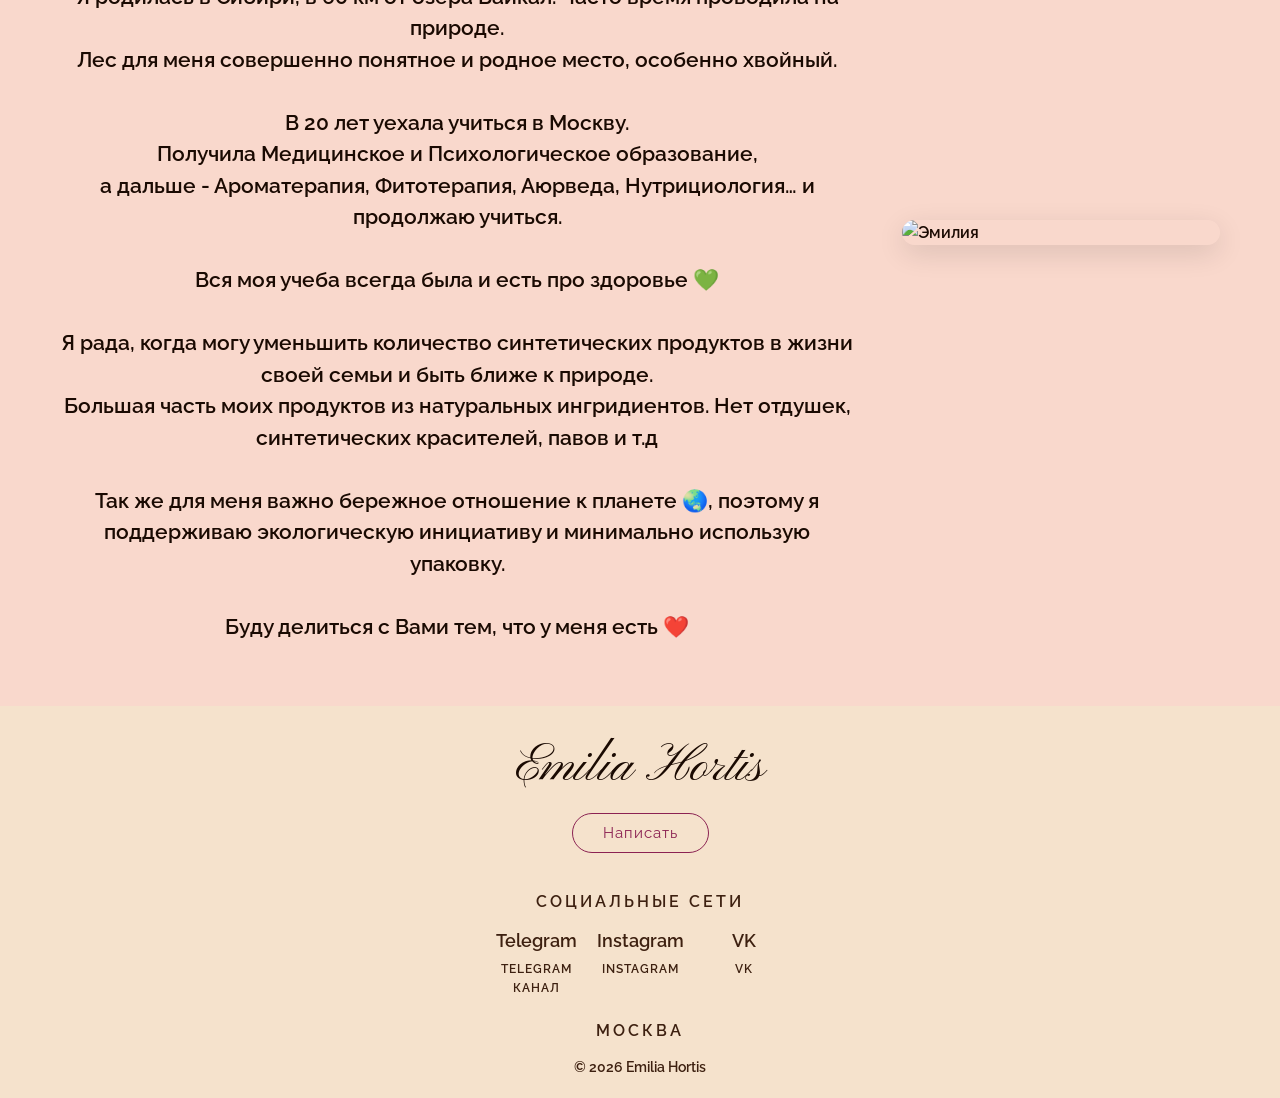
==== commit 390b8285: "Ссылка Instagram в футере: emilia_hortis, nav.js v8 Co-Authored-By: Claude Sonnet 5.5 <noreply@anthr" ====
--- a/index.html
+++ b/index.html
@@ -63,7 +63,7 @@
 
   <script src="config.js?v=3"></script>
   <script>document.write('<script src="products.js?v=' + Date.now() + '"><\/script>')</script>
-  <script src="nav.js?v=7"></script>
+  <script src="nav.js?v=8"></script>
   <script src="app.js?v=5"></script>
   <script>
     (function() {
